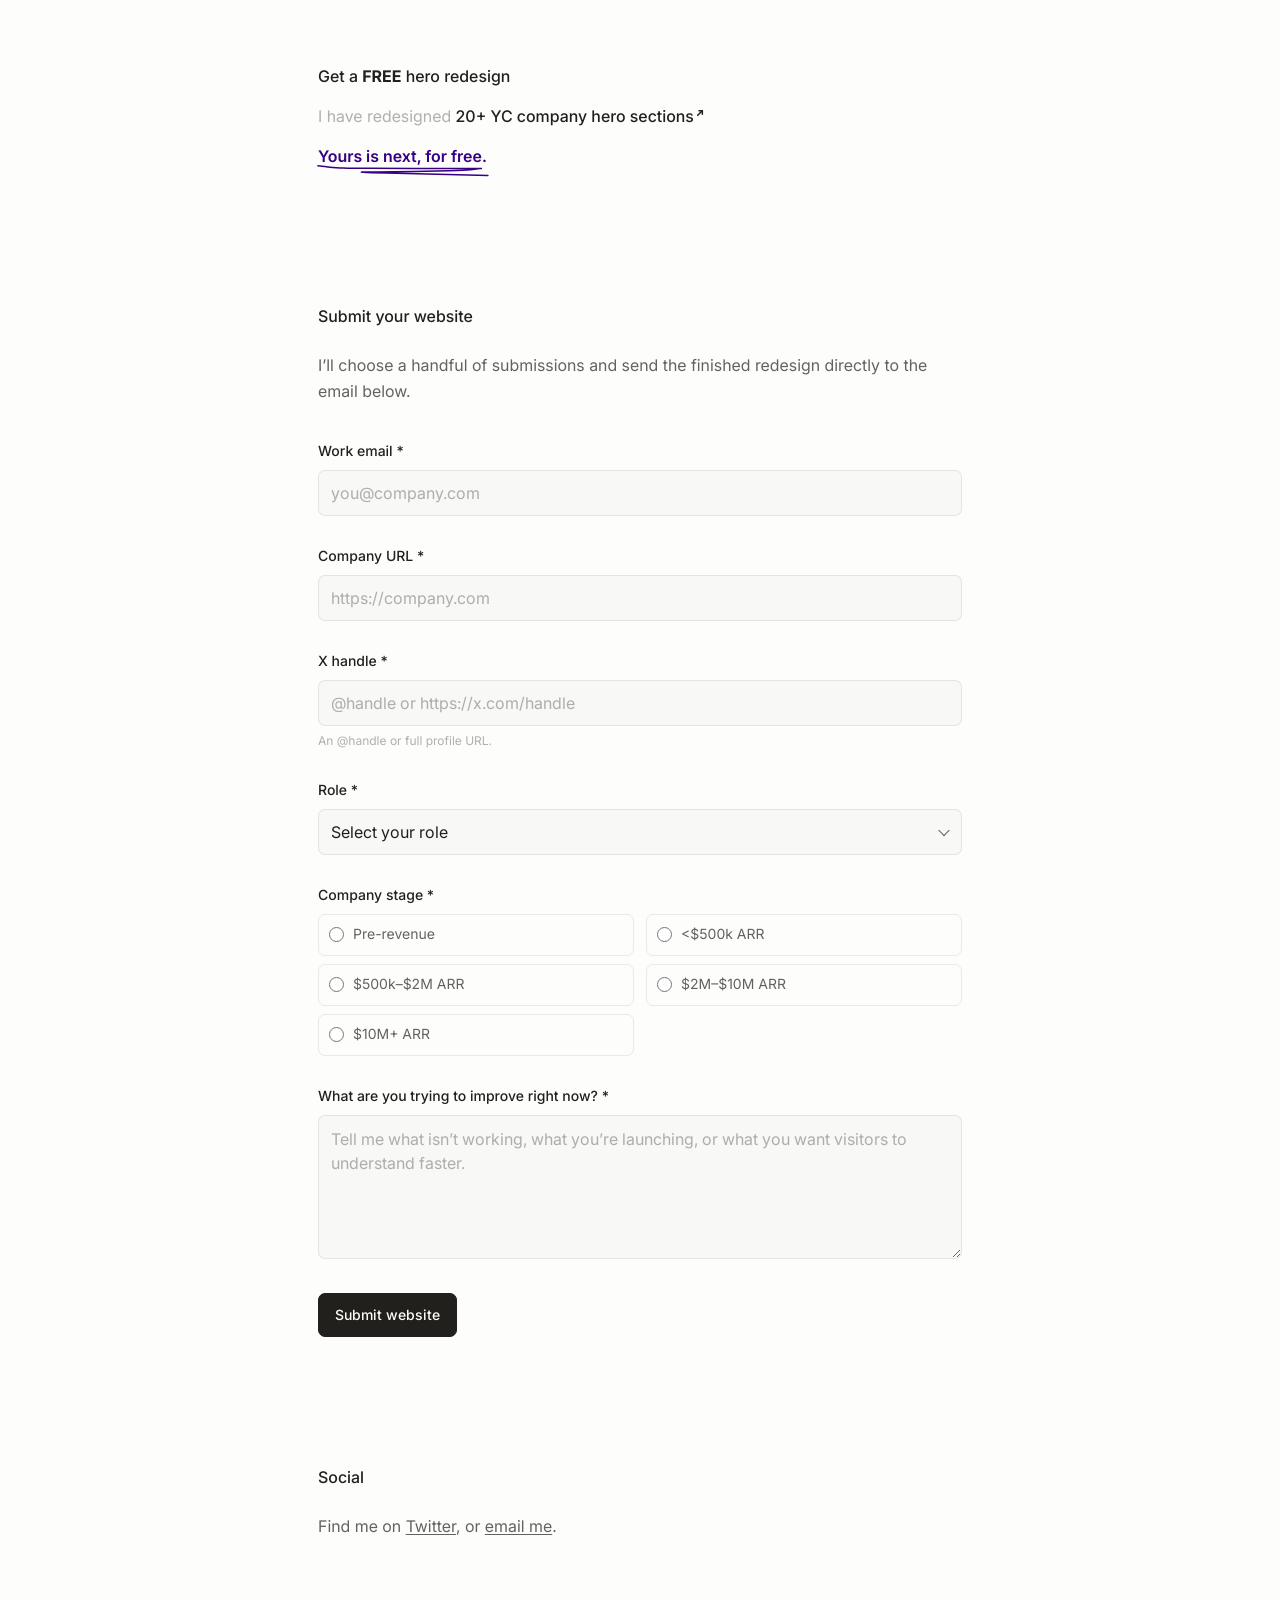
==== redesign/index.html @ fffa9bbf "Add hero redesign lead magnet" ====
<!DOCTYPE html>
<html lang="en">
<head>
<meta charset="utf-8"/>
<meta content="width=device-width, initial-scale=1, viewport-fit=cover" name="viewport"/>
<meta content="#fdfdfc" name="theme-color"/>
<title>Free hero redesign — Sarmad</title>
<meta content="Submit your website for a free hero section redesign by Sarmad A." name="description"/>
<meta content="Free hero redesign — Sarmad" property="og:title"/>
<meta content="Submit your website for a free hero section redesign." property="og:description"/>
<meta content="website" property="og:type"/>
<meta content="https://smmd.me/og.png" property="og:image"/>
<meta content="https://smmd.me/redesign" property="og:url"/>
<link href="../favicon.svg" rel="icon" type="image/svg+xml"/>
<link href="../favicon.png" rel="icon" sizes="32x32" type="image/png"/>
<link href="../apple-touch-icon.png" rel="apple-touch-icon"/>
<link href="https://fonts.googleapis.com" rel="preconnect"/>
<link crossorigin="" href="https://fonts.gstatic.com" rel="preconnect"/>
<link href="https://fonts.googleapis.com/css2?family=Inter:wght@400;500;600;700&amp;display=swap" rel="stylesheet"/>
<script>document.documentElement.classList.add("js")</script>
<link href="../styles.css" rel="stylesheet"/>
<link href="redesign.css" rel="stylesheet"/>
</head>
<body class="redesign-page">
<main class="redesign-shell">
<header class="redesign-intro" data-redesign-intro>
<p class="redesign-offer">Get a <strong>FREE</strong> hero redesign</p>
<p class="redesign-proof">
<span>I have redesigned&nbsp;</span><a href="/#yc-title" id="hero-collection-link">20+ YC company hero sections<span class="visually-hidden"> (opens the portfolio collection)</span></a><img alt="" height="8" src="../assets/ui/redesign-arrow.svg" width="8"/>
</p>
<div class="redesign-promise">
<p>Yours is next, for free.</p>
<span class="redesign-underline-wrap">
<svg aria-hidden="true" class="redesign-underline" fill="none" height="11.234" viewBox="0 0 171.784 11.234" width="171.784">
<use class="redesign-underline-path" href="../assets/ui/redesign-underline.svg#redesign-underline-path"></use>
</svg>
</span>
</div>
</header>

<section aria-labelledby="submission-title" class="redesign-form-section">
<div class="redesign-section-heading">
<h1 id="submission-title">Submit your website</h1>
<p>I’ll choose a handful of submissions and send the finished redesign directly to the email below.</p>
</div>

<form class="redesign-form" id="redesign-form" novalidate>
<div class="form-field">
<label for="work-email">Work email <span aria-hidden="true">*</span></label>
<input aria-describedby="work-email-error" autocomplete="email" id="work-email" maxlength="320" name="work_email" placeholder="you@company.com" required type="email"/>
<p class="field-error" id="work-email-error"></p>
</div>

<div class="form-field">
<label for="company-url">Company URL <span aria-hidden="true">*</span></label>
<input aria-describedby="company-url-error" autocomplete="url" id="company-url" maxlength="2048" name="company_url" placeholder="https://company.com" required type="url"/>
<p class="field-error" id="company-url-error"></p>
</div>

<div class="form-field">
<label for="x-handle">X handle <span aria-hidden="true">*</span></label>
<input aria-describedby="x-handle-hint x-handle-error" autocapitalize="none" autocomplete="off" id="x-handle" maxlength="2048" name="x_handle" placeholder="@handle or https://x.com/handle" required spellcheck="false" type="text"/>
<p class="field-hint" id="x-handle-hint">An @handle or full profile URL.</p>
<p class="field-error" id="x-handle-error"></p>
</div>

<div class="form-field">
<label for="role">Role <span aria-hidden="true">*</span></label>
<div class="select-wrap">
<select aria-describedby="role-error" id="role" name="role" required>
<option disabled selected value="">Select your role</option>
<option value="Founder">Founder</option>
<option value="Marketing">Marketing</option>
<option value="Product">Product</option>
<option value="Design">Design</option>
<option value="Other">Other</option>
</select>
</div>
<p class="field-error" id="role-error"></p>
<div aria-hidden="true" class="other-role-reveal" id="other-role-reveal">
<div class="other-role-reveal-inner">
<label for="role-other">What is your role? <span aria-hidden="true">*</span></label>
<input aria-describedby="role-other-error" disabled id="role-other" maxlength="120" name="role_other" placeholder="Your role" type="text"/>
<p class="field-error" id="role-other-error"></p>
</div>
</div>
</div>

<fieldset aria-describedby="company-stage-error" class="form-field stage-field">
<legend>Company stage <span aria-hidden="true">*</span></legend>
<div class="radio-grid">
<label class="radio-option"><input name="company_stage" required type="radio" value="Pre-revenue"/><span>Pre-revenue</span></label>
<label class="radio-option"><input name="company_stage" required type="radio" value="&lt;$500k ARR"/><span>&lt;$500k ARR</span></label>
<label class="radio-option"><input name="company_stage" required type="radio" value="$500k–$2M ARR"/><span>$500k–$2M ARR</span></label>
<label class="radio-option"><input name="company_stage" required type="radio" value="$2M–$10M ARR"/><span>$2M–$10M ARR</span></label>
<label class="radio-option"><input name="company_stage" required type="radio" value="$10M+ ARR"/><span>$10M+ ARR</span></label>
</div>
<p class="field-error" id="company-stage-error"></p>
</fieldset>

<div class="form-field">
<label for="improvement-goal">What are you trying to improve right now? <span aria-hidden="true">*</span></label>
<textarea aria-describedby="improvement-goal-error" id="improvement-goal" maxlength="4000" name="improvement_goal" placeholder="Tell me what isn’t working, what you’re launching, or what you want visitors to understand faster." required rows="5"></textarea>
<p class="field-error" id="improvement-goal-error"></p>
</div>

<div aria-hidden="true" class="form-trap">
<label for="website">Leave this field empty</label>
<input autocomplete="off" id="website" name="website" tabindex="-1" type="text"/>
</div>
<input id="form-started-at" name="form_started_at" type="hidden"/>

<div class="form-actions">
<button class="submit-button" type="submit">
<span class="submit-label">Submit website</span>
<span aria-hidden="true" class="submit-spinner"></span>
</button>
<p aria-live="polite" class="form-status" id="form-status" role="status"></p>
</div>
</form>
</section>

<section aria-labelledby="redesign-social-title" class="redesign-social">
<h2 id="redesign-social-title">Social</h2>
<p>Find me on <a href="https://x.com/smmd999a" rel="noreferrer" target="_blank">Twitter</a>, or <a href="mailto:sarmad@knotdesign.ca">email me</a>.</p>
</section>
</main>
<script src="redesign.js"></script>
</body>
</html>
---- styles.css ----
:root {
  --bg: #fdfdfc;
  --text: #21201c;
  --muted: #63635e;
  --faint: rgba(99, 99, 94, 0.5);
  --purple: #360084;
  --line: rgba(33, 32, 28, 0.09);
  --surface: #f2f2f0;
  --ease: cubic-bezier(0.16, 1, 0.3, 1);
}

* {
  box-sizing: border-box;
}

html {
  background: var(--bg);
  color: var(--text);
  scroll-behavior: smooth;
  -webkit-text-size-adjust: 100%;
}

body {
  margin: 0;
  min-width: 280px;
  background: var(--bg);
  color: var(--text);
  font-family: Inter, -apple-system, BlinkMacSystemFont, "Segoe UI", sans-serif;
  font-size: 16px;
  line-height: 1.65;
  -webkit-font-smoothing: antialiased;
  text-rendering: geometricPrecision;
}

body.lightbox-open {
  overflow: hidden;
}

a {
  color: inherit;
  text-underline-offset: 2px;
  text-decoration-thickness: 1px;
  text-decoration-color: currentColor;
}

a:hover {
  text-decoration-color: transparent;
}

button,
a {
  -webkit-tap-highlight-color: transparent;
}

button {
  font: inherit;
}

.page {
  width: min(100%, 692px);
  margin: 0 auto;
  padding: 64px 24px 120px;
}

.site-header {
  display: flex;
  flex-direction: column;
  align-items: flex-start;
  gap: 16px;
  width: 100%;
}

.identity {
  display: flex;
  flex-direction: column;
  align-items: flex-start;
  line-height: 1;
}

.identity a {
  color: var(--text);
  font-weight: 500;
  line-height: 24px;
  text-decoration: none;
}

.identity span {
  color: var(--muted);
  font-weight: 500;
  line-height: 16px;
}

.updated {
  margin: 0;
  color: var(--faint);
  line-height: 24px;
}

.updated-links {
  display: flex;
  flex-wrap: wrap;
  gap: 0 7px;
}

.updated-links a {
  color: var(--purple);
  font-weight: 500;
}

.now-section {
  padding-top: 128px;
}

.section-kicker {
  display: inline-flex;
  flex-direction: column;
  align-items: flex-start;
  margin-bottom: 24px;
}

.section-kicker > span:first-child {
  position: relative;
  color: var(--purple);
  font-weight: 500;
  line-height: 24px;
}

.now-underline {
  display: block;
  width: 40px;
  height: 10px;
  margin-top: -4px;
  overflow: visible;
}

.now-underline-path {
  fill: none;
  stroke: var(--purple);
  stroke-width: 1px;
  stroke-linecap: square;
  stroke-linejoin: round;
}

.js .now-underline-path {
  stroke-dasharray: 1;
  stroke-dashoffset: 1;
  transition: stroke-dashoffset 900ms cubic-bezier(0.65, 0, 0.2, 1) 240ms;
}

.js .section-kicker.is-visible .now-underline-path {
  stroke-dashoffset: 0;
}

.intro-copy {
  width: 100%;
  margin: 0;
  color: var(--muted);
  font-weight: 500;
  line-height: 1.65;
}

.intro-copy + .intro-copy {
  margin-top: 16px;
}

.intro-strong {
  color: var(--text);
}

.work-section {
  padding-top: 128px;
}

.section-heading {
  display: flex;
  flex-direction: column;
  gap: 0;
  margin-bottom: 64px;
}

.section-heading h2,
.project-heading h3,
.discipline-label {
  margin: 0;
  color: var(--text);
  font-size: 16px;
  font-weight: 500;
  line-height: 24px;
}

.section-heading p {
  margin: 0;
  color: var(--muted);
  font-weight: 400;
  line-height: 26.4px;
}

.discipline + .discipline {
  margin-top: 112px;
}

.discipline-label {
  margin-bottom: 32px;
  color: var(--text);
  font-weight: 500;
}

.project-block + .project-block {
  margin-top: 72px;
}

.project-heading {
  display: grid;
  grid-template-columns: minmax(0, 1fr) auto;
  align-items: start;
  gap: 24px;
  margin-bottom: 16px;
}

.project-heading h3 {
  margin-bottom: 2px;
}

.project-heading p {
  max-width: 500px;
  margin: 0;
  color: var(--muted);
  font-size: 14px;
  font-weight: 400;
  line-height: 1.55;
}

.project-heading > span {
  color: var(--faint);
  font-size: 13px;
  font-weight: 500;
  line-height: 22px;
  white-space: nowrap;
}

.gallery-grid {
  display: grid;
  grid-template-columns: repeat(2, minmax(0, 1fr));
  gap: 10px;
}

.gallery-feature {
  grid-template-columns: 1fr;
}

.work-card {
  position: relative;
  display: block;
  width: 100%;
  padding: 0;
  border: 1px solid var(--line);
  border-radius: 8px;
  overflow: hidden;
  background: var(--surface);
  cursor: zoom-in;
  appearance: none;
  transform: translateZ(0);
  transition:
    transform 620ms var(--ease),
    box-shadow 620ms var(--ease),
    border-color 620ms var(--ease);
}

.work-card.span-2 {
  grid-column: 1 / -1;
}

.work-card:hover {
  z-index: 2;
  transform: translateY(-2px) scale(1.003);
  border-color: rgba(33, 32, 28, 0.14);
  box-shadow: 0 18px 50px rgba(33, 32, 28, 0.08);
}

.work-card:focus-visible {
  outline: 2px solid var(--purple);
  outline-offset: 3px;
}

.image-shell {
  position: relative;
  display: block;
  width: 100%;
  aspect-ratio: 15 / 8;
  overflow: hidden;
  background: #efefec;
}

.work-image {
  display: block;
  width: 100%;
  height: 100%;
  object-fit: cover;
  opacity: 1;
  filter: blur(0);
  transform: scale(1);
  transition:
    opacity 720ms var(--ease),
    filter 900ms var(--ease),
    transform 900ms var(--ease);
}

.js .work-image {
  opacity: 0;
  filter: blur(9px);
  transform: scale(1.018);
}

.js .work-image.loaded {
  opacity: 1;
  filter: blur(0);
  transform: scale(1);
}

.work-card:hover .work-image.loaded {
  transform: scale(1.012);
}

.social-section {
  padding-top: 128px;
}

.social-section .section-heading {
  margin-bottom: 0;
}

.social-copy {
  margin: 0;
  color: var(--muted);
  font-weight: 500;
  line-height: 26.4px;
}

/* Scroll reveal is only hidden once JS has loaded. */
.js .reveal {
  opacity: 0;
  filter: blur(5px);
  transform: translateY(8px);
  transition:
    opacity 880ms var(--ease),
    filter 980ms var(--ease),
    transform 980ms var(--ease);
  transition-delay: var(--reveal-delay, 0ms);
}

.js .reveal.is-visible {
  opacity: 1;
  filter: blur(0);
  transform: translateY(0);
}

.js .reveal-immediate {
  --reveal-delay: 40ms;
}

/* Lightbox */
.lightbox {
  position: fixed;
  inset: 0;
  z-index: 1000;
  display: grid;
  grid-template-columns: 72px minmax(0, 1fr) 72px;
  grid-template-rows: 72px minmax(0, 1fr) 72px;
  align-items: center;
  justify-items: center;
  padding: max(12px, env(safe-area-inset-top)) max(12px, env(safe-area-inset-right)) max(12px, env(safe-area-inset-bottom)) max(12px, env(safe-area-inset-left));
  background: rgba(18, 18, 17, 0.72);
  backdrop-filter: blur(18px) saturate(0.85);
  -webkit-backdrop-filter: blur(18px) saturate(0.85);
  visibility: hidden;
  opacity: 0;
  pointer-events: none;
  transition: opacity 360ms var(--ease), visibility 360ms;
}

.lightbox.is-open {
  visibility: visible;
  opacity: 1;
  pointer-events: auto;
}

.lightbox-chrome {
  color: rgba(255,255,255,0.9);
  font-size: 13px;
  font-weight: 500;
}

.lightbox-top {
  grid-column: 1 / -1;
  grid-row: 1;
  width: 100%;
  display: flex;
  align-items: center;
  justify-content: space-between;
  gap: 24px;
  padding: 0 10px;
}

.lightbox-meta {
  display: flex;
  align-items: center;
  gap: 10px;
  min-width: 0;
}

.lightbox-title {
  overflow: hidden;
  text-overflow: ellipsis;
  white-space: nowrap;
}

.lightbox-count {
  color: rgba(255,255,255,0.48);
  white-space: nowrap;
}

.lightbox-close,
.lightbox-nav {
  border: 0;
  color: rgba(255,255,255,0.9);
  background: transparent;
  cursor: pointer;
  transition: opacity 240ms ease, transform 320ms var(--ease), background 240ms ease;
}

.lightbox-close {
  padding: 8px 10px;
  border-radius: 999px;
  font-size: 13px;
  font-weight: 500;
}

.lightbox-close:hover {
  background: rgba(255,255,255,0.09);
}

.lightbox-nav {
  width: 44px;
  height: 44px;
  border-radius: 999px;
  background: rgba(255,255,255,0.08);
  font-size: 18px;
}

.lightbox-nav:hover {
  background: rgba(255,255,255,0.14);
  transform: scale(1.04);
}

.lightbox-prev {
  grid-column: 1;
  grid-row: 2;
}

.lightbox-next {
  grid-column: 3;
  grid-row: 2;
}

.lightbox-stage {
  grid-column: 2;
  grid-row: 2;
  display: flex;
  align-items: center;
  justify-content: center;
  width: 100%;
  height: 100%;
  margin: 0;
  min-width: 0;
  min-height: 0;
}

.lightbox-image {
  display: block;
  max-width: 100%;
  max-height: 100%;
  width: auto;
  height: auto;
  border-radius: 8px;
  box-shadow: 0 30px 100px rgba(0,0,0,0.34);
  opacity: 0;
  filter: blur(8px);
  transform: scale(0.985);
  transition:
    opacity 420ms var(--ease),
    filter 600ms var(--ease),
    transform 600ms var(--ease);
  user-select: none;
  -webkit-user-drag: none;
}

.lightbox-image.is-ready {
  opacity: 1;
  filter: blur(0);
  transform: scale(1);
}

@media (max-width: 720px) {
  .page {
    padding: 40px 20px 88px;
  }

  .now-section,
  .work-section,
  .social-section {
    padding-top: 104px;
  }

  .section-heading {
    margin-bottom: 48px;
  }

  .discipline + .discipline {
    margin-top: 88px;
  }

  .project-block + .project-block {
    margin-top: 60px;
  }

  .project-heading {
    grid-template-columns: 1fr;
    gap: 4px;
  }

  .project-heading > span {
    order: -1;
    font-size: 12px;
  }

  .gallery-grid,
  .gallery-feature {
    grid-template-columns: 1fr;
    gap: 10px;
  }

  .work-card.span-2 {
    grid-column: auto;
  }

  .lightbox {
    grid-template-columns: 1fr 1fr;
    grid-template-rows: 58px minmax(0, 1fr) 58px;
    gap: 0 8px;
  }

  .lightbox-top {
    grid-column: 1 / -1;
    grid-row: 1;
    padding: 0;
  }

  .lightbox-stage {
    grid-column: 1 / -1;
    grid-row: 2;
  }

  .lightbox-prev,
  .lightbox-next {
    grid-row: 3;
    width: 42px;
    height: 42px;
  }

  .lightbox-prev {
    grid-column: 1;
    justify-self: end;
  }

  .lightbox-next {
    grid-column: 2;
    justify-self: start;
  }
}

@media (max-width: 430px) {
  body {
    font-size: 15px;
  }

  .identity a,
  .identity span,
  .section-kicker > span:first-child,
  .section-heading h2,
  .project-heading h3,
  .discipline-label {
    font-size: 15px;
  }

  .updated {
    font-size: 14px;
  }

  .now-section,
  .work-section,
  .social-section {
    padding-top: 88px;
  }

  .project-heading p {
    font-size: 13px;
  }
}

@media (prefers-reduced-motion: reduce) {
  html {
    scroll-behavior: auto;
  }

  *,
  *::before,
  *::after {
    animation-duration: 0.01ms !important;
    animation-iteration-count: 1 !important;
    transition-duration: 0.01ms !important;
    scroll-behavior: auto !important;
  }
}
---- redesign/redesign.css ----
.redesign-page {
  line-height: 1.5;
}

.redesign-shell {
  width: min(100%, 692px);
  margin: 0 auto;
  padding: 64px 24px 120px;
}

.redesign-intro {
  display: flex;
  flex-direction: column;
  align-items: flex-start;
  gap: 16px;
}

.redesign-intro p,
.redesign-section-heading h1,
.redesign-section-heading p,
.redesign-social h2,
.redesign-social p {
  margin: 0;
}

.redesign-offer {
  color: var(--text);
  font-size: 16px;
  font-weight: 500;
  line-height: 24px;
}

.redesign-offer strong {
  font-weight: 700;
}

.redesign-proof {
  display: flex;
  flex-wrap: wrap;
  align-items: baseline;
  color: var(--faint);
  font-size: 16px;
  font-weight: 400;
  line-height: 24px;
}

.redesign-proof a {
  color: var(--text);
  font-weight: 500;
  text-decoration: none;
}

.redesign-proof a:hover,
.redesign-proof a:focus-visible {
  text-decoration: underline;
}

.redesign-proof img {
  width: 8px;
  height: 8px;
  margin-left: 2px;
  transform: translateY(-5px);
}

.redesign-promise {
  display: flex;
  flex-direction: column;
  align-items: flex-start;
}

.redesign-promise p {
  margin-bottom: -2px;
  color: var(--purple);
  font-size: 16px;
  font-weight: 600;
  line-height: 24px;
}

.redesign-underline-wrap {
  position: relative;
  display: block;
  width: 170.284px;
  height: 9.734px;
}

.redesign-underline {
  position: absolute;
  top: -0.75px;
  left: -0.75px;
  display: block;
  width: 171.784px;
  height: 11.234px;
  overflow: visible;
}

.redesign-underline-path {
  fill: none;
  stroke: var(--purple);
  stroke-width: 1.5px;
  stroke-linecap: round;
  stroke-linejoin: round;
}

.js .redesign-underline-path {
  stroke-dasharray: 1;
  stroke-dashoffset: 1;
  transition: stroke-dashoffset 900ms cubic-bezier(0.65, 0, 0.2, 1) 320ms;
}

.js .redesign-intro.is-drawn .redesign-underline-path {
  stroke-dashoffset: 0;
}

.redesign-form-section {
  padding-top: 128px;
}

.redesign-section-heading {
  margin-bottom: 36px;
}

.redesign-section-heading h1,
.redesign-social h2 {
  color: var(--text);
  font-size: 16px;
  font-weight: 500;
  line-height: 24px;
}

.redesign-section-heading h1 {
  margin-bottom: 24px;
}

.redesign-section-heading p,
.redesign-social p {
  color: var(--muted);
  font-size: 16px;
  font-weight: 400;
  line-height: 26.4px;
}

.redesign-form {
  display: flex;
  flex-direction: column;
  gap: 30px;
}

.form-field {
  min-width: 0;
  margin: 0;
  padding: 0;
  border: 0;
}

.form-field > label,
.form-field legend,
.other-role-reveal label {
  display: block;
  margin: 0 0 7px;
  color: var(--text);
  font-size: 14px;
  font-weight: 500;
  line-height: 22px;
}

.form-field input:not([type="radio"]),
.form-field select,
.form-field textarea {
  display: block;
  width: 100%;
  border: 1px solid var(--line);
  border-radius: 7px;
  outline: 0;
  background: rgba(242, 242, 240, 0.45);
  color: var(--text);
  font: inherit;
  font-size: 16px;
  line-height: 24px;
  transition: border-color 220ms ease, box-shadow 220ms ease, background 220ms ease;
}

.form-field input:not([type="radio"]),
.form-field select {
  min-height: 46px;
  padding: 10px 12px;
}

.form-field textarea {
  min-height: 128px;
  padding: 11px 12px;
  resize: vertical;
}

.form-field input::placeholder,
.form-field textarea::placeholder {
  color: var(--faint);
  opacity: 1;
}

.form-field input:not([type="radio"]):hover,
.form-field select:hover,
.form-field textarea:hover {
  border-color: rgba(33, 32, 28, 0.18);
}

.form-field input:not([type="radio"]):focus,
.form-field select:focus,
.form-field textarea:focus {
  border-color: rgba(54, 0, 132, 0.64);
  background: var(--bg);
  box-shadow: 0 0 0 3px rgba(54, 0, 132, 0.08);
}

.form-field [aria-invalid="true"]:not([type="radio"]) {
  border-color: rgba(153, 44, 44, 0.72);
}

.select-wrap {
  position: relative;
}

.select-wrap::after {
  position: absolute;
  top: 50%;
  right: 14px;
  width: 7px;
  height: 7px;
  border-right: 1px solid var(--muted);
  border-bottom: 1px solid var(--muted);
  content: "";
  pointer-events: none;
  transform: translateY(-68%) rotate(45deg);
}

.form-field select {
  padding-right: 38px;
  appearance: none;
}

.field-hint,
.field-error {
  margin: 6px 0 0;
  font-size: 12px;
  line-height: 18px;
}

.field-hint {
  color: var(--faint);
}

.field-error {
  color: #913b35;
}

.field-error:empty {
  display: none;
}

.other-role-reveal {
  display: grid;
  grid-template-rows: 0fr;
  margin-top: 0;
  opacity: 0;
  visibility: hidden;
  transition:
    grid-template-rows 420ms var(--ease),
    margin-top 420ms var(--ease),
    opacity 260ms ease,
    visibility 420ms;
}

.other-role-reveal.is-open {
  grid-template-rows: 1fr;
  margin-top: 18px;
  opacity: 1;
  visibility: visible;
}

.other-role-reveal-inner {
  min-height: 0;
  overflow: hidden;
}

.stage-field legend {
  padding: 0;
}

.radio-grid {
  display: grid;
  grid-template-columns: repeat(2, minmax(0, 1fr));
  gap: 8px 12px;
}

.radio-option {
  display: flex;
  min-width: 0;
  align-items: center;
  gap: 9px;
  min-height: 42px;
  padding: 8px 10px;
  border: 1px solid var(--line);
  border-radius: 7px;
  color: var(--muted);
  cursor: pointer;
  font-size: 14px;
  line-height: 20px;
  transition: border-color 220ms ease, background 220ms ease, color 220ms ease;
}

.radio-option:hover {
  border-color: rgba(33, 32, 28, 0.18);
}

.radio-option:has(input:checked) {
  border-color: rgba(54, 0, 132, 0.42);
  background: rgba(54, 0, 132, 0.045);
  color: var(--text);
}

.radio-option:has(input:focus-visible) {
  outline: 2px solid rgba(54, 0, 132, 0.58);
  outline-offset: 2px;
}

.radio-option input {
  width: 15px;
  height: 15px;
  flex: 0 0 auto;
  margin: 0;
  accent-color: var(--purple);
}

.form-actions {
  display: flex;
  flex-wrap: wrap;
  align-items: center;
  gap: 12px 16px;
  padding-top: 4px;
}

.submit-button {
  position: relative;
  display: inline-flex;
  min-height: 44px;
  align-items: center;
  justify-content: center;
  padding: 9px 16px;
  border: 1px solid var(--text);
  border-radius: 7px;
  background: var(--text);
  color: var(--bg);
  cursor: pointer;
  font-size: 14px;
  font-weight: 500;
  line-height: 22px;
  transition: opacity 220ms ease, transform 320ms var(--ease), box-shadow 320ms var(--ease);
}

.submit-button:hover:not(:disabled) {
  transform: translateY(-1px);
  box-shadow: 0 8px 24px rgba(33, 32, 28, 0.14);
}

.submit-button:focus-visible {
  outline: 2px solid var(--purple);
  outline-offset: 3px;
}

.submit-button:disabled {
  cursor: wait;
  opacity: 0.68;
}

.submit-spinner {
  display: none;
  width: 14px;
  height: 14px;
  border: 1.5px solid rgba(253, 253, 252, 0.38);
  border-top-color: var(--bg);
  border-radius: 50%;
  animation: redesign-spin 700ms linear infinite;
}

.redesign-form.is-loading .submit-label {
  margin-right: 9px;
}

.redesign-form.is-loading .submit-spinner {
  display: block;
}

.form-status {
  margin: 0;
  color: var(--muted);
  font-size: 13px;
  line-height: 20px;
}

.form-status.is-success {
  color: #39674b;
}

.form-status.is-error {
  color: #913b35;
}

.form-trap {
  position: absolute !important;
  width: 1px !important;
  height: 1px !important;
  overflow: hidden !important;
  clip: rect(0 0 0 0) !important;
  clip-path: inset(50%) !important;
  white-space: nowrap !important;
}

.redesign-social {
  padding-top: 128px;
}

.redesign-social h2 {
  margin-bottom: 24px;
}

.visually-hidden {
  position: absolute;
  width: 1px;
  height: 1px;
  padding: 0;
  margin: -1px;
  overflow: hidden;
  clip: rect(0, 0, 0, 0);
  white-space: nowrap;
  border: 0;
}

@keyframes redesign-spin {
  to { transform: rotate(360deg); }
}

@media (max-width: 720px) {
  .redesign-shell {
    padding: 40px 20px 88px;
  }

  .redesign-form-section,
  .redesign-social {
    padding-top: 104px;
  }
}

@media (max-width: 520px) {
  .radio-grid {
    grid-template-columns: 1fr;
  }

  .form-actions {
    align-items: stretch;
    flex-direction: column;
  }

  .submit-button {
    width: 100%;
  }
}

@media (max-width: 430px) {
  .redesign-offer,
  .redesign-proof,
  .redesign-promise p,
  .redesign-section-heading h1,
  .redesign-social h2 {
    font-size: 15px;
  }

  .redesign-form-section,
  .redesign-social {
    padding-top: 88px;
  }
}

@media (prefers-reduced-motion: reduce) {
  .js .redesign-underline-path {
    stroke-dashoffset: 0;
  }
}
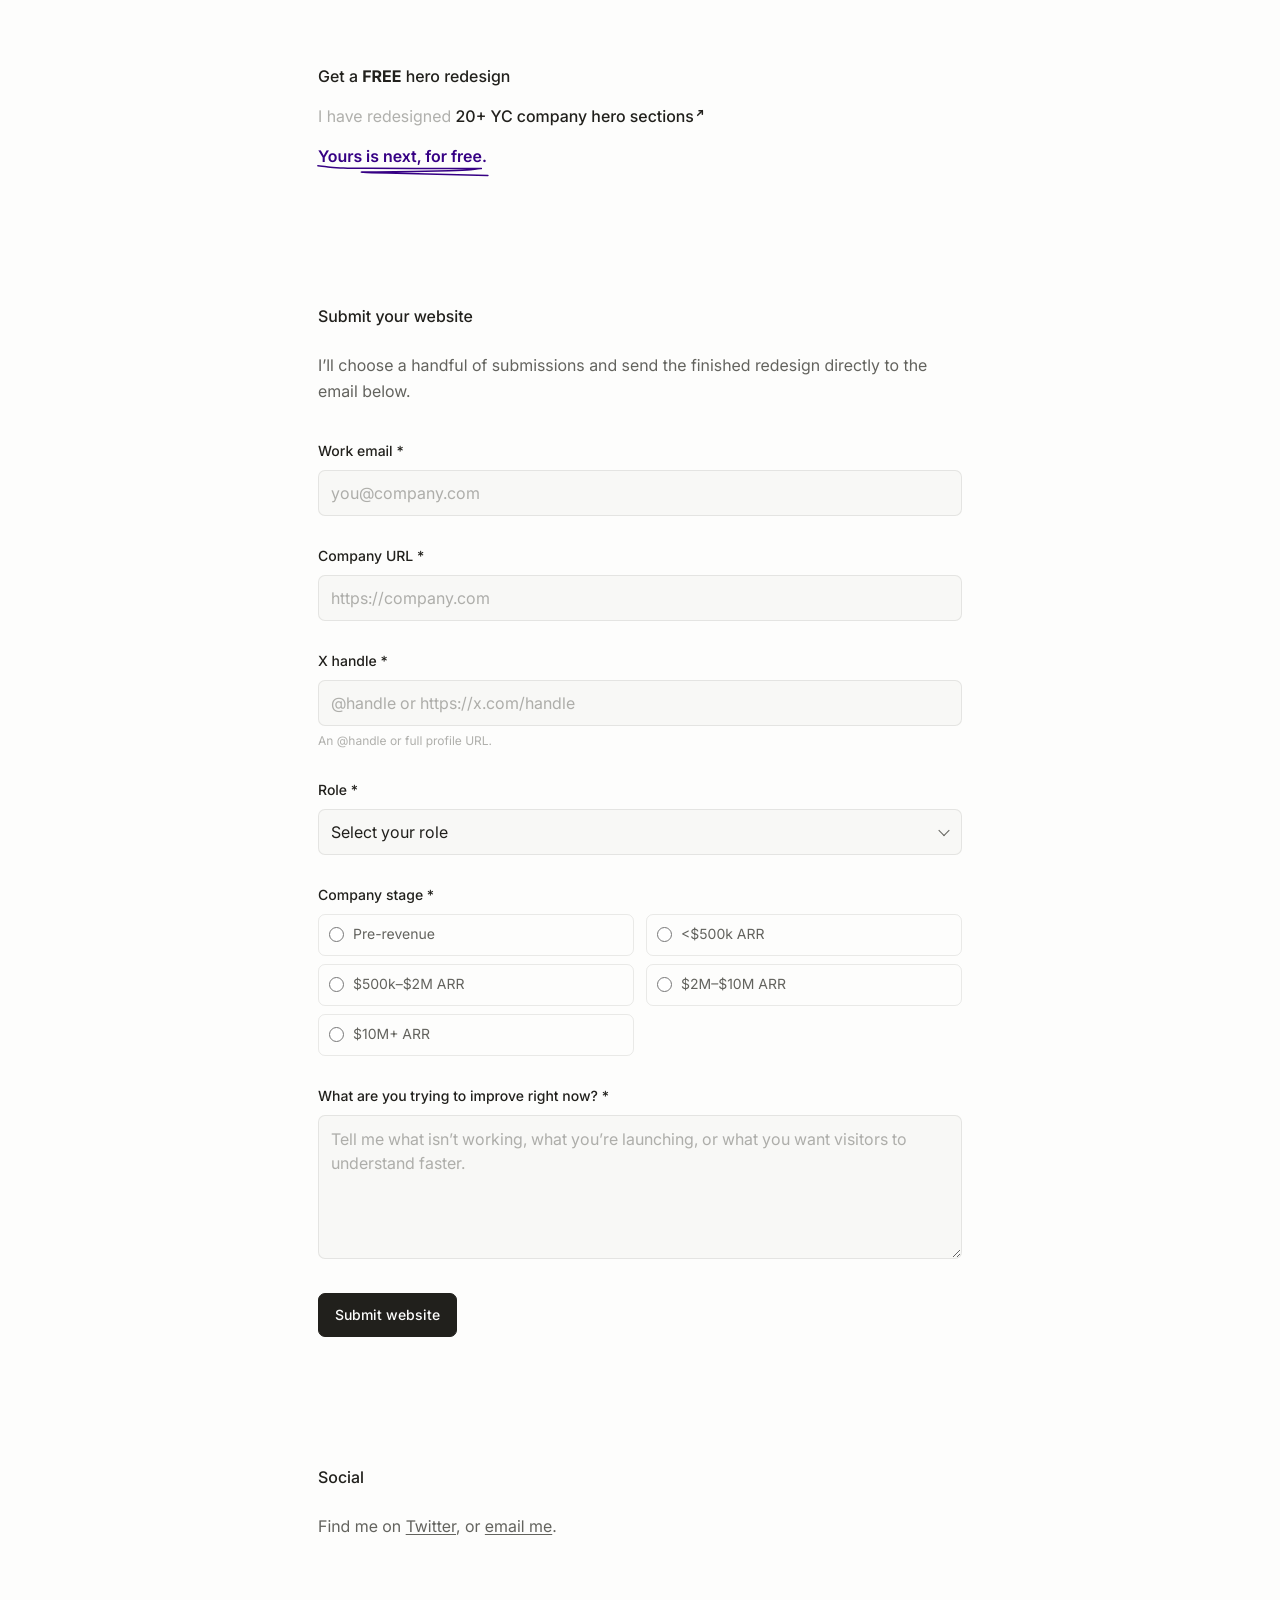
==== commit c1c95770: "Polish link and redesign page interactions" ====
--- a/redesign/index.html
+++ b/redesign/index.html
@@ -11,34 +11,34 @@
 <meta content="website" property="og:type"/>
 <meta content="https://smmd.me/og.png" property="og:image"/>
 <meta content="https://smmd.me/redesign" property="og:url"/>
-<link href="../favicon.svg" rel="icon" type="image/svg+xml"/>
-<link href="../favicon.png" rel="icon" sizes="32x32" type="image/png"/>
-<link href="../apple-touch-icon.png" rel="apple-touch-icon"/>
+<link href="/favicon.svg" rel="icon" type="image/svg+xml"/>
+<link href="/favicon.png" rel="icon" sizes="32x32" type="image/png"/>
+<link href="/apple-touch-icon.png" rel="apple-touch-icon"/>
 <link href="https://fonts.googleapis.com" rel="preconnect"/>
 <link crossorigin="" href="https://fonts.gstatic.com" rel="preconnect"/>
 <link href="https://fonts.googleapis.com/css2?family=Inter:wght@400;500;600;700&amp;display=swap" rel="stylesheet"/>
 <script>document.documentElement.classList.add("js")</script>
-<link href="../styles.css" rel="stylesheet"/>
-<link href="redesign.css" rel="stylesheet"/>
+<link href="/styles.css" rel="stylesheet"/>
+<link href="/redesign/redesign.css" rel="stylesheet"/>
 </head>
 <body class="redesign-page">
 <main class="redesign-shell">
-<header class="redesign-intro" data-redesign-intro>
+<header class="redesign-intro reveal reveal-immediate" data-redesign-intro>
 <p class="redesign-offer">Get a <strong>FREE</strong> hero redesign</p>
 <p class="redesign-proof">
-<span>I have redesigned&nbsp;</span><a href="/#yc-title" id="hero-collection-link">20+ YC company hero sections<span class="visually-hidden"> (opens the portfolio collection)</span></a><img alt="" height="8" src="../assets/ui/redesign-arrow.svg" width="8"/>
+<span>I have redesigned&nbsp;</span><a href="/#yc-title" id="hero-collection-link">20+ YC company hero sections<span class="visually-hidden"> (opens the portfolio collection)</span><img alt="" aria-hidden="true" class="link-arrow" height="8" src="/assets/ui/redesign-arrow.svg" width="8"/></a>
 </p>
 <div class="redesign-promise">
 <p>Yours is next, for free.</p>
 <span class="redesign-underline-wrap">
 <svg aria-hidden="true" class="redesign-underline" fill="none" height="11.234" viewBox="0 0 171.784 11.234" width="171.784">
-<use class="redesign-underline-path" href="../assets/ui/redesign-underline.svg#redesign-underline-path"></use>
+<use class="redesign-underline-path" href="/assets/ui/redesign-underline.svg#redesign-underline-path"></use>
 </svg>
 </span>
 </div>
 </header>
 
-<section aria-labelledby="submission-title" class="redesign-form-section">
+<section aria-labelledby="submission-title" class="redesign-form-section reveal">
 <div class="redesign-section-heading">
 <h1 id="submission-title">Submit your website</h1>
 <p>I’ll choose a handful of submissions and send the finished redesign directly to the email below.</p>
@@ -120,11 +120,11 @@
 </form>
 </section>
 
-<section aria-labelledby="redesign-social-title" class="redesign-social">
+<section aria-labelledby="redesign-social-title" class="redesign-social reveal">
 <h2 id="redesign-social-title">Social</h2>
 <p>Find me on <a href="https://x.com/smmd999a" rel="noreferrer" target="_blank">Twitter</a>, or <a href="mailto:sarmad@knotdesign.ca">email me</a>.</p>
 </section>
 </main>
-<script src="redesign.js"></script>
+<script src="/redesign/redesign.js"></script>
 </body>
 </html>
--- a/styles.css
+++ b/styles.css
@@ -41,10 +41,20 @@
   text-underline-offset: 2px;
   text-decoration-thickness: 1px;
   text-decoration-color: currentColor;
-}
-
-a:hover {
-  text-decoration-color: transparent;
+  transition: color 140ms ease;
+}
+
+a:any-link:hover,
+a:any-link:focus-visible {
+  color: color-mix(in srgb, currentColor 94%, black);
+}
+
+.link-arrow {
+  display: inline-block;
+  width: 8px;
+  height: 8px;
+  margin-left: 2px;
+  transform: translateY(-5px);
 }
 
 button,
@@ -105,6 +115,14 @@
 .updated-links a {
   color: var(--purple);
   font-weight: 500;
+}
+
+.redesign-form-section.reveal {
+  --reveal-delay: 80ms;
+}
+
+.redesign-social.reveal {
+  --reveal-delay: 140ms;
 }
 
 .now-section {
--- a/redesign/redesign.css
+++ b/redesign/redesign.css
@@ -53,13 +53,6 @@
 .redesign-proof a:hover,
 .redesign-proof a:focus-visible {
   text-decoration: underline;
-}
-
-.redesign-proof img {
-  width: 8px;
-  height: 8px;
-  margin-left: 2px;
-  transform: translateY(-5px);
 }
 
 .redesign-promise {
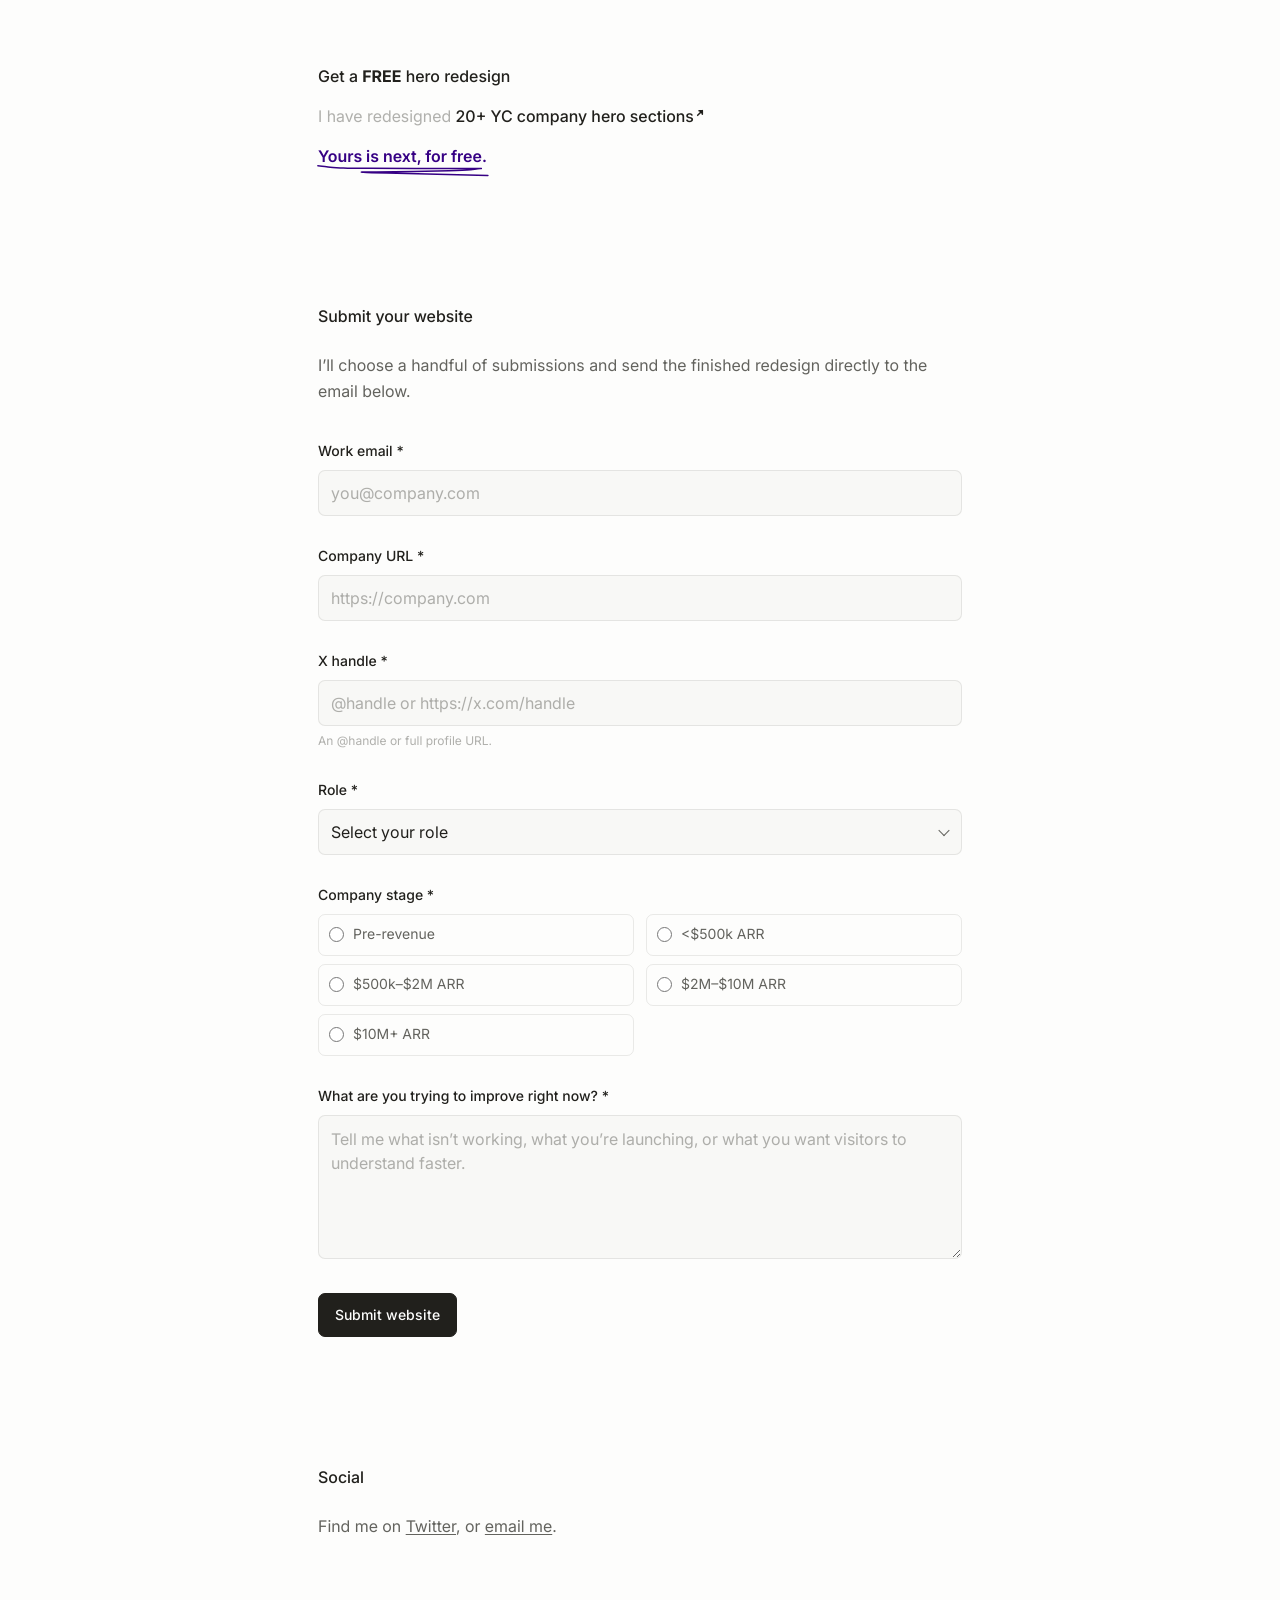
==== commit 8ac4bc70: "Keep link colors consistent on hover" ====
--- a/redesign/index.html
+++ b/redesign/index.html
@@ -26,7 +26,7 @@
 <header class="redesign-intro reveal reveal-immediate" data-redesign-intro>
 <p class="redesign-offer">Get a <strong>FREE</strong> hero redesign</p>
 <p class="redesign-proof">
-<span>I have redesigned&nbsp;</span><a href="/#yc-title" id="hero-collection-link">20+ YC company hero sections<span class="visually-hidden"> (opens the portfolio collection)</span><img alt="" aria-hidden="true" class="link-arrow" height="8" src="/assets/ui/redesign-arrow.svg" width="8"/></a>
+<span>I have redesigned&nbsp;</span><a href="/#yc-title" id="hero-collection-link">20+ YC company hero sections<span class="visually-hidden"> (opens the portfolio collection)</span><svg aria-hidden="true" class="link-arrow" height="8" viewBox="0 0 8 8" width="8"><use href="/assets/ui/redesign-arrow.svg#Frame"></use></svg></a>
 </p>
 <div class="redesign-promise">
 <p>Yours is next, for free.</p>
--- a/styles.css
+++ b/styles.css
@@ -41,12 +41,12 @@
   text-underline-offset: 2px;
   text-decoration-thickness: 1px;
   text-decoration-color: currentColor;
-  transition: color 140ms ease;
+  transition: filter 140ms ease;
 }
 
 a:any-link:hover,
 a:any-link:focus-visible {
-  color: color-mix(in srgb, currentColor 94%, black);
+  filter: brightness(0.94);
 }
 
 .link-arrow {
@@ -54,6 +54,7 @@
   width: 8px;
   height: 8px;
   margin-left: 2px;
+  color: inherit;
   transform: translateY(-5px);
 }
 
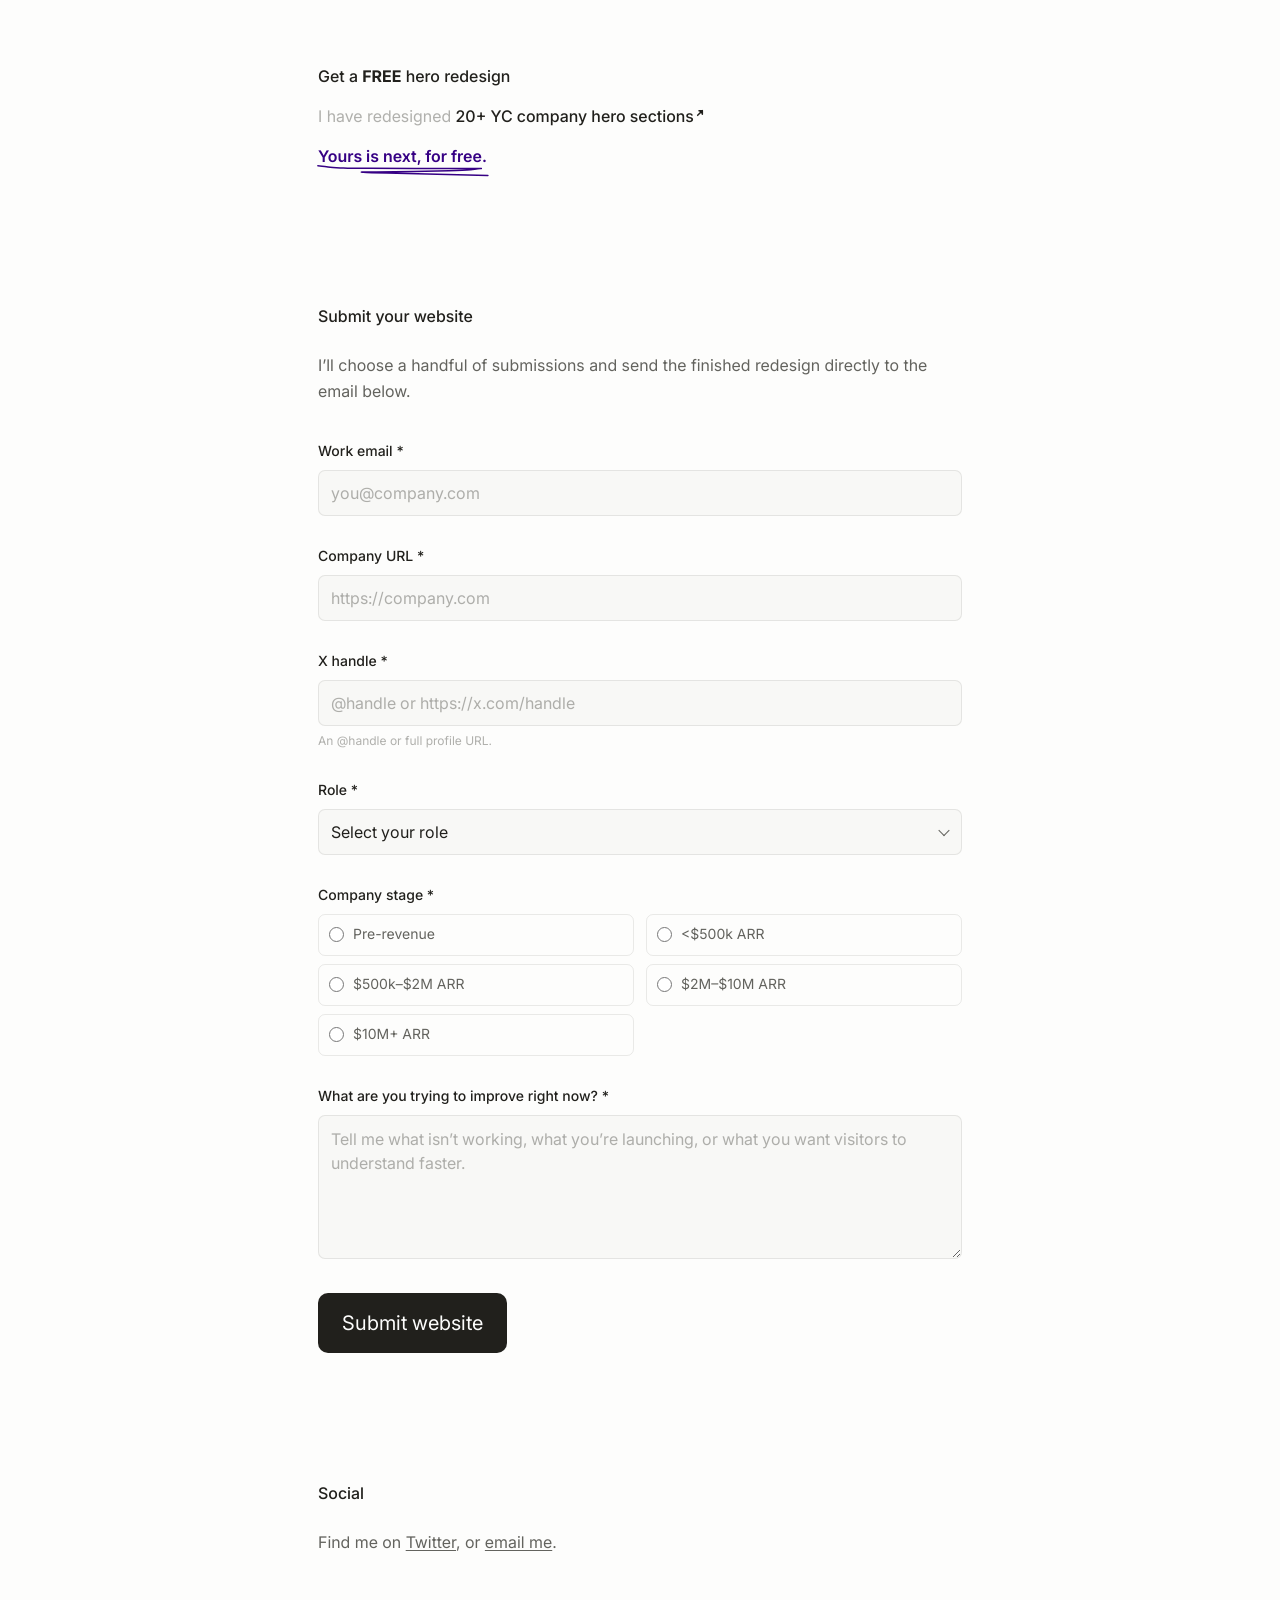
==== commit 345d15cf: "Use portfolio title on redesign page" ====
--- a/redesign/index.html
+++ b/redesign/index.html
@@ -4,9 +4,9 @@
 <meta charset="utf-8"/>
 <meta content="width=device-width, initial-scale=1, viewport-fit=cover" name="viewport"/>
 <meta content="#fdfdfc" name="theme-color"/>
-<title>Free hero redesign — Sarmad</title>
+<title>Sarmad</title>
 <meta content="Submit your website for a free hero section redesign by Sarmad A." name="description"/>
-<meta content="Free hero redesign — Sarmad" property="og:title"/>
+<meta content="Sarmad" property="og:title"/>
 <meta content="Submit your website for a free hero section redesign." property="og:description"/>
 <meta content="website" property="og:type"/>
 <meta content="https://smmd.me/og.png" property="og:image"/>
--- a/styles.css
+++ b/styles.css
@@ -74,14 +74,19 @@
 }
 
 .site-header {
-  display: flex;
-  flex-direction: column;
-  align-items: flex-start;
-  gap: 16px;
+  display: grid;
+  grid-template-areas:
+    "identity cta"
+    "updated updated";
+  grid-template-columns: minmax(0, 1fr) auto;
+  align-items: center;
+  column-gap: 16px;
+  row-gap: 16px;
   width: 100%;
 }
 
 .identity {
+  grid-area: identity;
   display: flex;
   flex-direction: column;
   align-items: flex-start;
@@ -101,21 +106,58 @@
   line-height: 16px;
 }
 
+.header-cta {
+  grid-area: cta;
+  display: inline-flex;
+  align-items: center;
+  justify-content: center;
+  gap: 4px;
+  padding: 2px 12px;
+  border-radius: 8px;
+  background: #d7d7d5;
+  color: var(--muted);
+  font-size: 14px;
+  font-weight: 500;
+  letter-spacing: -0.01em;
+  line-height: 26.4px;
+  text-decoration: none;
+  transition: background-color 180ms ease, filter 140ms ease;
+}
+
+.header-cta-arrow {
+  display: inline-flex;
+  width: 14px;
+  height: 14px;
+  align-items: center;
+  justify-content: center;
+  flex: 0 0 auto;
+}
+
+.header-cta-arrow svg {
+  display: block;
+  width: 14px;
+  height: 14px;
+  overflow: visible;
+  color: currentColor;
+  transform: rotate(0deg);
+}
+
+.site-header .header-cta:any-link:hover,
+.site-header .header-cta:any-link:focus-visible {
+  background: #cececa;
+  filter: none;
+}
+
+.site-header .header-cta:focus-visible {
+  outline: 2px solid var(--purple);
+  outline-offset: 3px;
+}
+
 .updated {
+  grid-area: updated;
   margin: 0;
   color: var(--faint);
   line-height: 24px;
-}
-
-.updated-links {
-  display: flex;
-  flex-wrap: wrap;
-  gap: 0 7px;
-}
-
-.updated-links a {
-  color: var(--purple);
-  font-weight: 500;
 }
 
 .redesign-form-section.reveal {
@@ -626,6 +668,18 @@
   }
 }
 
+@media (max-width: 340px) {
+  .site-header {
+    grid-template-areas:
+      "identity"
+      "cta"
+      "updated";
+    grid-template-columns: minmax(0, 1fr);
+    justify-items: start;
+    row-gap: 12px;
+  }
+}
+
 @media (prefers-reduced-motion: reduce) {
   html {
     scroll-behavior: auto;
--- a/redesign/redesign.css
+++ b/redesign/redesign.css
@@ -334,24 +334,24 @@
 .submit-button {
   position: relative;
   display: inline-flex;
-  min-height: 44px;
+  min-height: 60px;
   align-items: center;
   justify-content: center;
-  padding: 9px 16px;
-  border: 1px solid var(--text);
-  border-radius: 7px;
+  padding: 16px 24px;
+  border: 0;
+  border-radius: 10px;
   background: var(--text);
   color: var(--bg);
   cursor: pointer;
-  font-size: 14px;
-  font-weight: 500;
-  line-height: 22px;
-  transition: opacity 220ms ease, transform 320ms var(--ease), box-shadow 320ms var(--ease);
+  font-size: 20px;
+  font-weight: 400;
+  line-height: 28px;
+  transition: background-color 180ms ease, opacity 220ms ease, transform 320ms var(--ease);
 }
 
 .submit-button:hover:not(:disabled) {
+  background: #11110f;
   transform: translateY(-1px);
-  box-shadow: 0 8px 24px rgba(33, 32, 28, 0.14);
 }
 
 .submit-button:focus-visible {
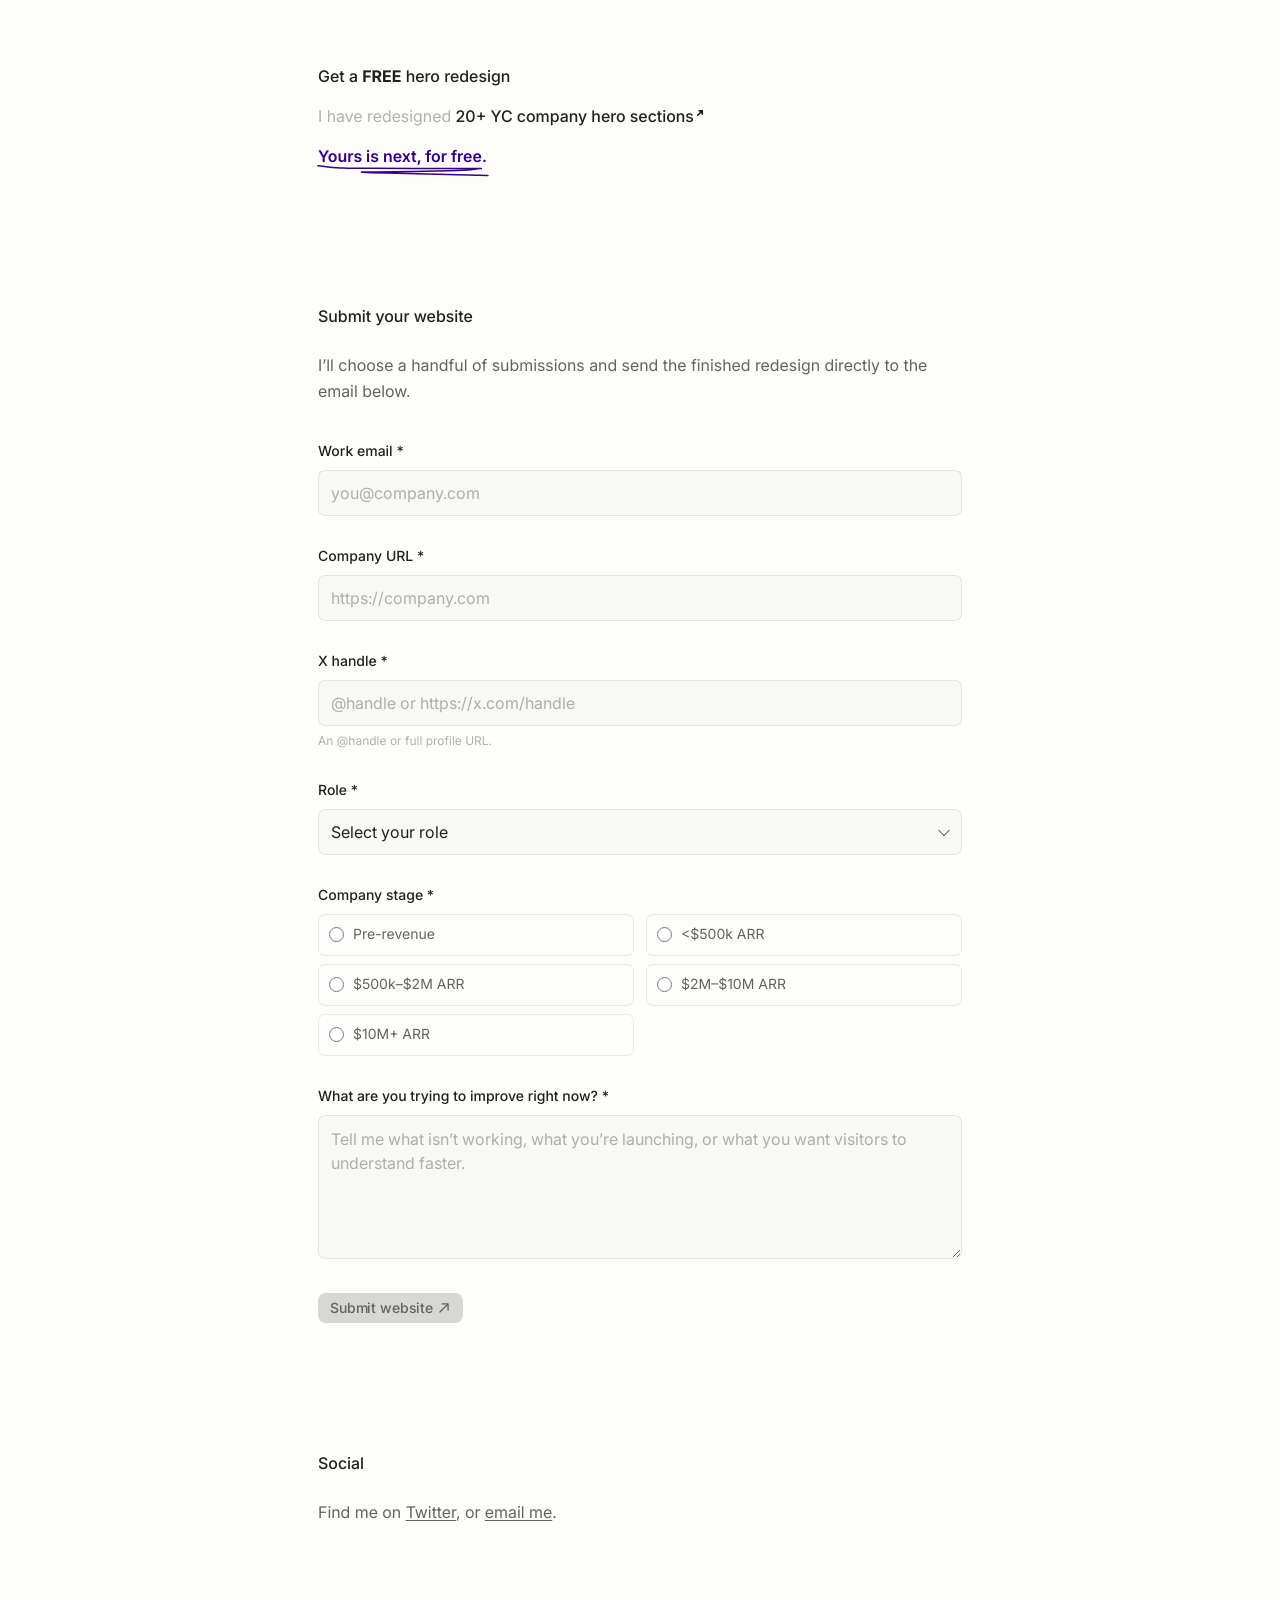
==== commit aaa3255f: "Use shared CTA component on redesign form" ====
--- a/redesign/index.html
+++ b/redesign/index.html
@@ -111,8 +111,9 @@
 <input id="form-started-at" name="form_started_at" type="hidden"/>
 
 <div class="form-actions">
-<button class="submit-button" type="submit">
+<button class="portfolio-button submit-button" type="submit">
 <span class="submit-label">Submit website</span>
+<span aria-hidden="true" class="portfolio-button-arrow"><svg viewBox="0 0 16 16" fill="none"><path d="M5.99992 3.33333H12.6667V10.5M12.6667 3.33333L3.33333 12.6667" stroke="currentColor" stroke-linecap="round" stroke-linejoin="round" stroke-width="1.5"/></svg></span>
 <span aria-hidden="true" class="submit-spinner"></span>
 </button>
 <p aria-live="polite" class="form-status" id="form-status" role="status"></p>
--- a/styles.css
+++ b/styles.css
@@ -106,8 +106,7 @@
   line-height: 16px;
 }
 
-.header-cta {
-  grid-area: cta;
+.portfolio-button {
   display: inline-flex;
   align-items: center;
   justify-content: center;
@@ -120,11 +119,15 @@
   font-weight: 500;
   letter-spacing: -0.01em;
   line-height: 26.4px;
+  transition: background-color 180ms ease, filter 140ms ease;
+}
+
+.header-cta {
+  grid-area: cta;
   text-decoration: none;
-  transition: background-color 180ms ease, filter 140ms ease;
-}
-
-.header-cta-arrow {
+}
+
+.portfolio-button-arrow {
   display: inline-flex;
   width: 14px;
   height: 14px;
@@ -133,7 +136,7 @@
   flex: 0 0 auto;
 }
 
-.header-cta-arrow svg {
+.portfolio-button-arrow svg {
   display: block;
   width: 14px;
   height: 14px;
@@ -142,13 +145,17 @@
   transform: rotate(0deg);
 }
 
-.site-header .header-cta:any-link:hover,
-.site-header .header-cta:any-link:focus-visible {
+.portfolio-button:hover:not(:disabled),
+.portfolio-button:focus-visible {
   background: #cececa;
+}
+
+.site-header .portfolio-button:any-link:hover,
+.site-header .portfolio-button:any-link:focus-visible {
   filter: none;
 }
 
-.site-header .header-cta:focus-visible {
+.portfolio-button:focus-visible {
   outline: 2px solid var(--purple);
   outline-offset: 3px;
 }
--- a/redesign/redesign.css
+++ b/redesign/redesign.css
@@ -272,6 +272,8 @@
 .other-role-reveal-inner {
   min-height: 0;
   overflow: hidden;
+  margin: -4px;
+  padding: 4px;
 }
 
 .stage-field legend {
@@ -333,30 +335,9 @@
 
 .submit-button {
   position: relative;
-  display: inline-flex;
-  min-height: 60px;
-  align-items: center;
-  justify-content: center;
-  padding: 16px 24px;
   border: 0;
-  border-radius: 10px;
-  background: var(--text);
-  color: var(--bg);
   cursor: pointer;
-  font-size: 20px;
-  font-weight: 400;
-  line-height: 28px;
-  transition: background-color 180ms ease, opacity 220ms ease, transform 320ms var(--ease);
-}
-
-.submit-button:hover:not(:disabled) {
-  background: #11110f;
-  transform: translateY(-1px);
-}
-
-.submit-button:focus-visible {
-  outline: 2px solid var(--purple);
-  outline-offset: 3px;
+  transition: background-color 180ms ease, opacity 220ms ease;
 }
 
 .submit-button:disabled {
@@ -374,8 +355,8 @@
   animation: redesign-spin 700ms linear infinite;
 }
 
-.redesign-form.is-loading .submit-label {
-  margin-right: 9px;
+.redesign-form.is-loading .portfolio-button-arrow {
+  display: none;
 }
 
 .redesign-form.is-loading .submit-spinner {
